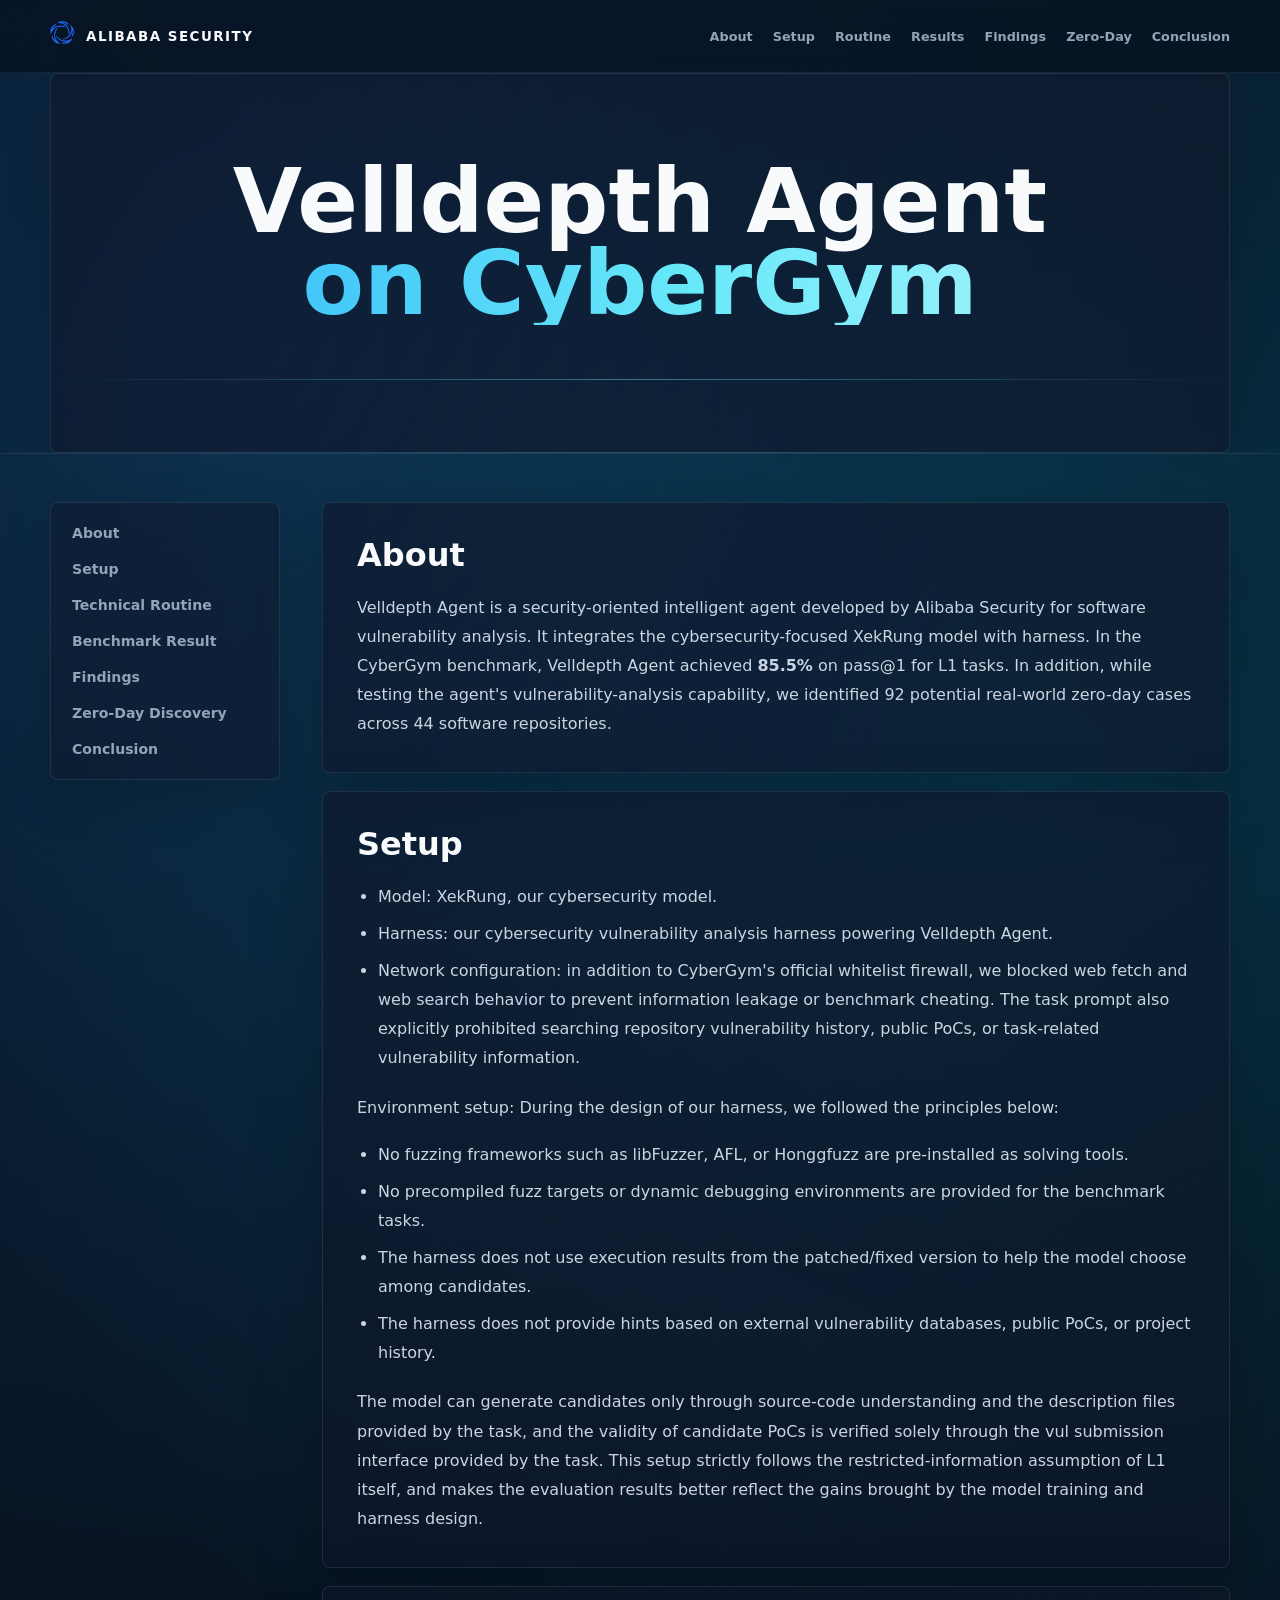
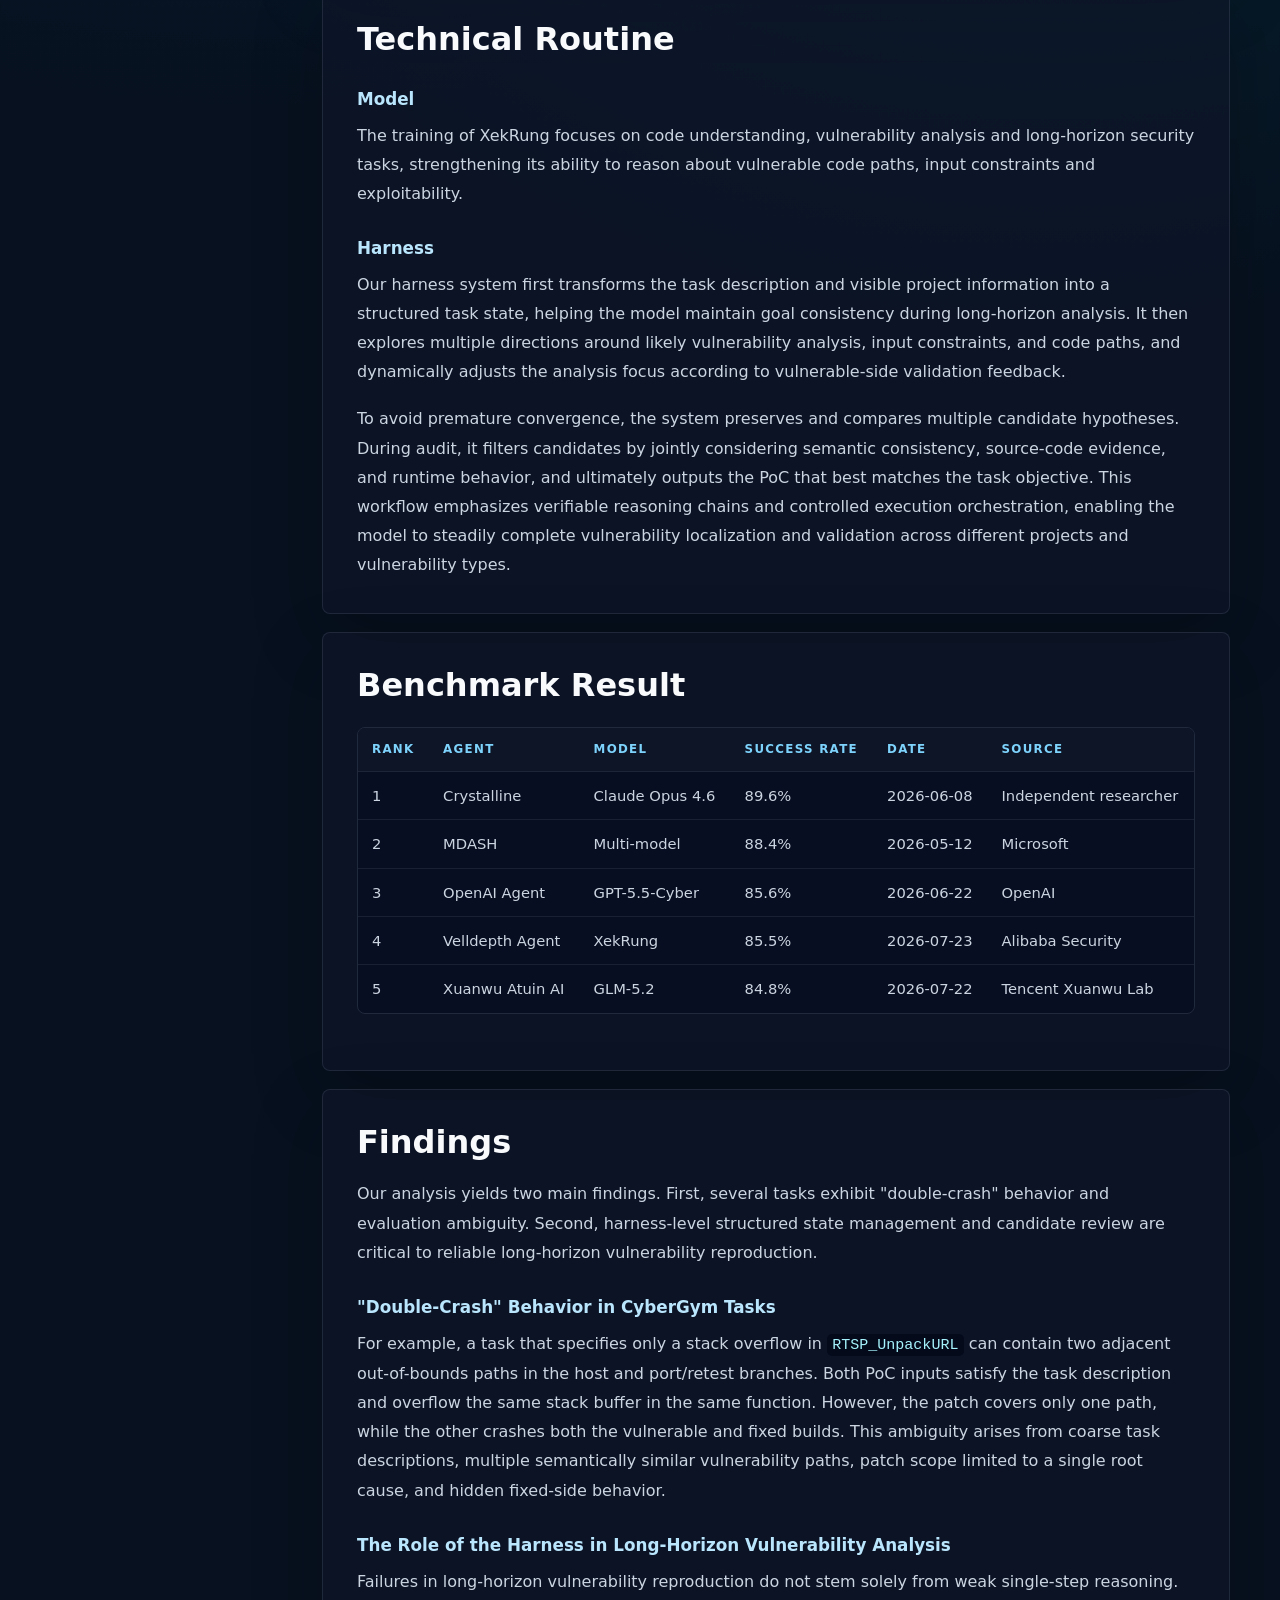
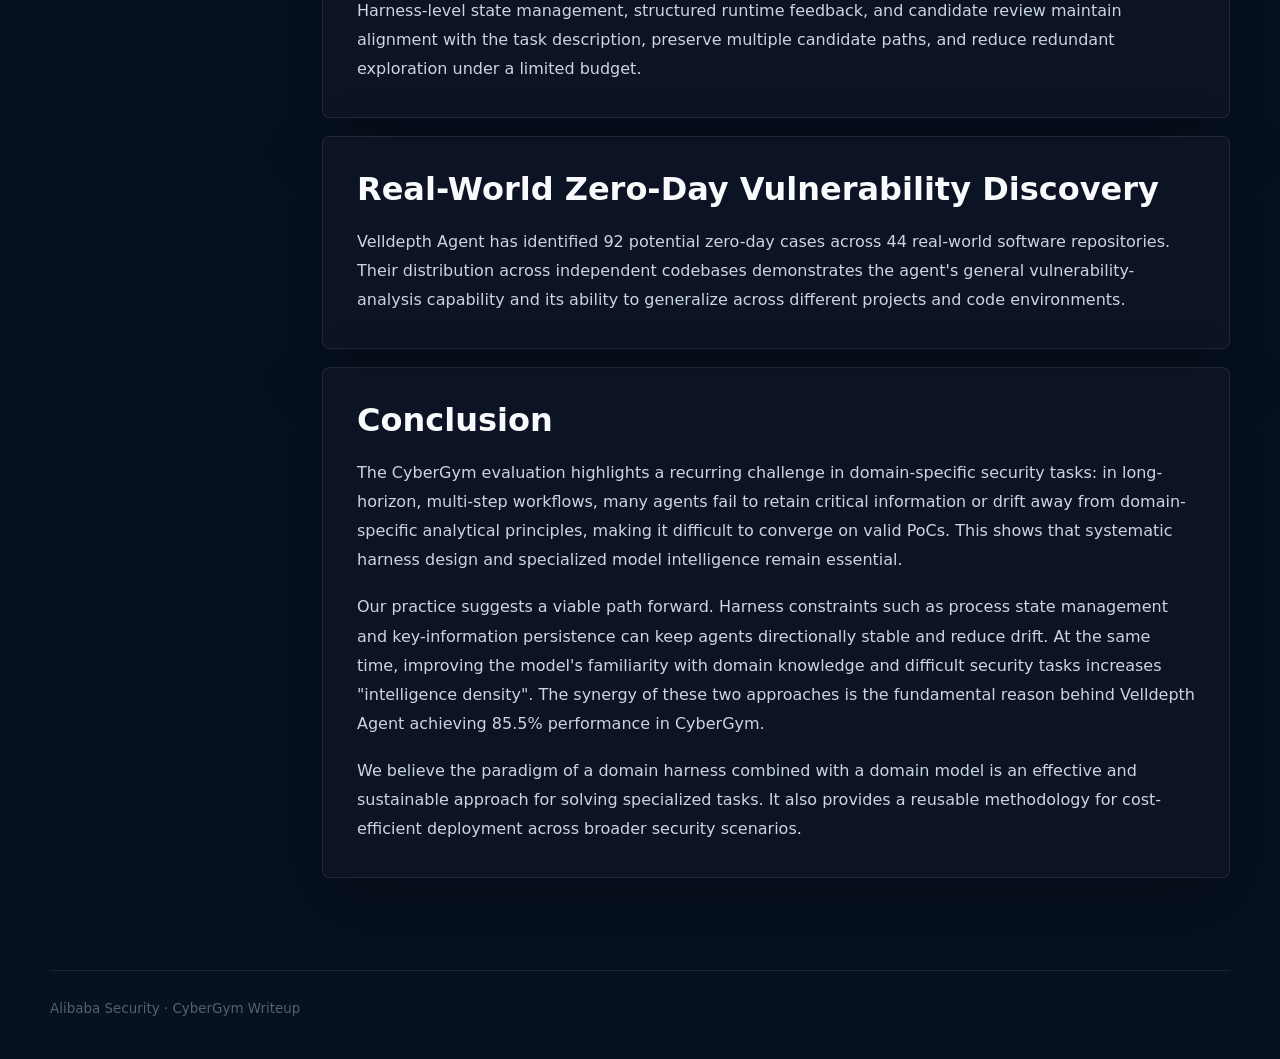
==== writeups/index.html @ b9933dfa "Rebrand to Alibaba Security VELLDEPTH, add CyberGym writeup page" ====
<!doctype html>
<html lang="en">
  <head>
    <meta charset="utf-8" />
    <meta name="viewport" content="width=device-width, initial-scale=1" />
    <meta
      name="description"
      content="CyberGym writeup for Velldepth Agent, Alibaba Security's security-oriented intelligent agent for software vulnerability analysis."
    />
    <title>CyberGym Writeup | Alibaba Security</title>
    <style>
      :root {
        color-scheme: dark;
        font-family:
          Inter, ui-sans-serif, system-ui, -apple-system, BlinkMacSystemFont,
          "Segoe UI", sans-serif;
        background: #07111f;
        color: #f8fafc;
        --ink: #f8fafc;
        --muted: #a8b6c8;
        --soft: #07111f;
        --line: rgba(148, 163, 184, 0.18);
        --panel: rgba(15, 23, 42, 0.64);
        --accent: #38bdf8;
        --accent-2: #22d3ee;
        --accent-soft: rgba(103, 232, 249, 0.1);
        --shadow: 0 24px 70px rgba(0, 0, 0, 0.22);
      }

      * {
        box-sizing: border-box;
      }

      html {
        scroll-behavior: smooth;
      }

      body {
        margin: 0;
        background:
          radial-gradient(circle at 20% 8%, rgba(33, 150, 243, 0.2), transparent 34%),
          radial-gradient(circle at 82% 18%, rgba(0, 229, 255, 0.14), transparent 32%),
          #07111f;
      }

      body::before {
        position: fixed;
        inset: 0;
        z-index: -1;
        pointer-events: none;
        content: "";
        background-image:
          linear-gradient(rgba(148, 163, 184, 0.05) 1px, transparent 1px),
          linear-gradient(90deg, rgba(148, 163, 184, 0.05) 1px, transparent 1px);
        background-size: 48px 48px;
        mask-image: linear-gradient(to bottom, black, transparent 84%);
      }

      a {
        color: inherit;
      }

      .shell {
        width: min(1180px, calc(100% - 40px));
        margin: 0 auto;
      }

      .masthead {
        position: relative;
        overflow: hidden;
        border-bottom: 1px solid rgba(148, 163, 184, 0.12);
        color: #f8fafc;
      }

      .masthead::before {
        position: absolute;
        inset: auto 0 0;
        height: 1px;
        background: linear-gradient(90deg, transparent, rgba(103, 232, 249, 0.42), transparent);
        content: "";
      }

      .masthead > * {
        position: relative;
      }

      .topbar {
        position: relative;
        z-index: 10;
        border-bottom: 1px solid rgba(148, 163, 184, 0.12);
        background: rgba(7, 17, 31, 0.78);
        backdrop-filter: blur(18px);
      }

      .topbar-inner {
        display: flex;
        align-items: center;
        justify-content: space-between;
        min-height: 72px;
        gap: 26px;
      }

      .brand {
        display: inline-flex;
        align-items: center;
        gap: 12px;
        color: #f8fafc;
        font-size: 0.84rem;
        font-weight: 800;
        letter-spacing: 0.11em;
        text-decoration: none;
        text-transform: uppercase;
        white-space: nowrap;
      }

      .brand img {
        width: 24px;
        height: 31px;
        object-fit: contain;
      }

      .nav {
        display: flex;
        flex-wrap: wrap;
        align-items: center;
        justify-content: flex-end;
        gap: 20px;
      }

      .nav a {
        color: #93a4b8;
        font-size: 0.8rem;
        font-weight: 720;
        letter-spacing: 0;
        text-decoration: none;
        transition: color 160ms ease, transform 160ms ease;
      }

      .nav a:hover {
        color: #67e8f9;
        transform: translateY(-1px);
      }

      .hero {
        position: relative;
        text-align: center;
        padding: 86px 0 72px;
      }

      h1 {
        max-width: 900px;
        margin: 0 auto;
        color: #f8fafc;
        font-size: clamp(3.2rem, 7vw, 6.4rem);
        font-weight: 760;
        letter-spacing: 0;
        line-height: 0.92;
      }

      h1 span {
        display: block;
        color: transparent;
        background: linear-gradient(90deg, #38bdf8, #67e8f9 55%, #a5f3fc);
        background-clip: text;
        -webkit-background-clip: text;
      }

      .lead {
        max-width: 700px;
        margin: 30px auto 0;
        color: var(--muted);
        font-size: clamp(1rem, 1.6vw, 1.16rem);
        line-height: 1.75;
      }

      .hero::after {
        display: block;
        width: 100%;
        height: 1px;
        margin-top: 54px;
        background: linear-gradient(90deg, transparent, rgba(103, 232, 249, 0.44), transparent);
        content: "";
      }

      .content {
        display: grid;
        grid-template-columns: 230px minmax(0, 1fr);
        gap: 42px;
        padding: 48px 0 92px;
      }

      .toc {
        position: sticky;
        top: 94px;
        align-self: start;
        padding: 12px;
        border: 1px solid rgba(148, 163, 184, 0.16);
        border-radius: 8px;
        background: rgba(15, 23, 42, 0.5);
        box-shadow: 0 18px 52px rgba(0, 0, 0, 0.16);
      }

      .toc a {
        display: block;
        padding: 10px 9px;
        border-radius: 6px;
        color: #94a3b8;
        font-size: 0.88rem;
        font-weight: 760;
        text-decoration: none;
      }

      .toc a:hover {
        background: rgba(103, 232, 249, 0.08);
        color: #e0f2fe;
      }

      article {
        min-width: 0;
      }

      section {
        margin-top: 18px;
        padding: 34px;
        border: 1px solid rgba(148, 163, 184, 0.15);
        border-radius: 8px;
        background: rgba(15, 23, 42, 0.6);
        box-shadow: var(--shadow);
      }

      section:first-child {
        margin-top: 0;
      }

      h2 {
        margin: 0 0 18px;
        color: #f8fafc;
        font-size: clamp(1.45rem, 2.8vw, 2rem);
        letter-spacing: 0;
        line-height: 1.18;
      }

      h3 {
        margin: 30px 0 12px;
        color: #bae6fd;
        font-size: 1.05rem;
        letter-spacing: 0;
      }

      p,
      li {
        color: #cbd5e1;
        font-size: 1rem;
        line-height: 1.82;
      }

      p {
        margin: 0 0 18px;
      }

      p:last-child,
      ul:last-child {
        margin-bottom: 0;
      }

      ul {
        margin: 0 0 20px;
        padding-left: 21px;
      }

      li + li {
        margin-top: 8px;
      }

      code {
        padding: 0.12em 0.34em;
        border-radius: 5px;
        background: rgba(2, 6, 23, 0.68);
        color: #a5f3fc;
        font-size: 0.94em;
      }

      .table-wrap {
        overflow-x: auto;
        margin: 22px 0;
        border: 1px solid rgba(148, 163, 184, 0.16);
        border-radius: 8px;
      }

      table {
        width: 100%;
        min-width: 720px;
        border-collapse: collapse;
        background: rgba(2, 6, 23, 0.3);
      }

      th,
      td {
        padding: 13px 14px;
        border-bottom: 1px solid rgba(148, 163, 184, 0.12);
        color: #cbd5e1;
        font-size: 0.92rem;
        line-height: 1.45;
        text-align: left;
      }

      th {
        background: rgba(15, 23, 42, 0.75);
        color: #7dd3fc;
        font-size: 0.74rem;
        font-weight: 850;
        letter-spacing: 0.11em;
        text-transform: uppercase;
      }

      tr:last-child td {
        border-bottom: 0;
      }

      .note {
        margin-top: 18px;
        padding: 14px 16px;
        border-left: 3px solid #22d3ee;
        border-radius: 6px;
        background: rgba(34, 211, 238, 0.08);
        color: #dbeafe;
      }

      .split-list {
        display: grid;
        grid-template-columns: repeat(2, minmax(0, 1fr));
        gap: 16px;
        margin-top: 20px;
      }

      .callout {
        padding: 18px;
        border: 1px solid rgba(148, 163, 184, 0.14);
        border-radius: 8px;
        background: rgba(2, 6, 23, 0.24);
      }

      .callout h3 {
        margin-top: 0;
      }

      .footer {
        display: flex;
        align-items: center;
        justify-content: space-between;
        gap: 18px;
        padding: 30px 0 44px;
        border-top: 1px solid rgba(148, 163, 184, 0.14);
        color: #526176;
        font-size: 0.84rem;
      }

      @media (max-width: 900px) {
        .content {
          grid-template-columns: 1fr;
        }

        .hero {
          padding-top: 54px;
        }

        .toc {
          position: static;
          display: flex;
          overflow-x: auto;
          gap: 4px;
        }

        .toc a {
          white-space: nowrap;
        }
      }

      @media (max-width: 620px) {
        .shell {
          width: min(100% - 28px, 1180px);
        }

        .topbar-inner {
          align-items: flex-start;
          flex-direction: column;
          gap: 16px;
          padding: 16px 0 18px;
        }

        .nav {
          justify-content: flex-start;
          gap: 14px;
        }

        .split-list {
          grid-template-columns: 1fr;
        }

        section {
          padding: 24px 18px;
        }

        .footer {
          align-items: flex-start;
          flex-direction: column;
        }
      }
    </style>
  </head>
  <body>
    <div class="masthead">
      <header class="topbar">
        <div class="shell topbar-inner">
          <a class="brand" href="../">
            <img src="../assets/velldepth-logo.png" alt="" aria-hidden="true" />
            Alibaba Security
          </a>
          <nav class="nav" aria-label="Writeup navigation">
            <a href="#about">About</a>
            <a href="#setup">Setup</a>
            <a href="#routine">Routine</a>
            <a href="#results">Results</a>
            <a href="#findings">Findings</a>
            <a href="#zero-day">Zero-Day</a>
            <a href="#conclusion">Conclusion</a>
          </nav>
        </div>
      </header>

      <section class="shell hero" aria-labelledby="page-title">
        <h1 id="page-title">Velldepth Agent <span>on CyberGym</span></h1>
      </section>
    </div>

    <main class="shell">
      <div class="content">
        <nav class="toc" aria-label="Table of contents">
          <a href="#about">About</a>
          <a href="#setup">Setup</a>
          <a href="#routine">Technical Routine</a>
          <a href="#results">Benchmark Result</a>
          <a href="#findings">Findings</a>
          <a href="#zero-day">Zero-Day Discovery</a>
          <a href="#conclusion">Conclusion</a>
        </nav>

        <article>
          <section id="about">
            <h2>About</h2>
            <p>
              Velldepth Agent is a security-oriented intelligent agent developed by
              Alibaba Security for software vulnerability analysis. It integrates the
              cybersecurity-focused XekRung model with harness. In the CyberGym benchmark,
              Velldepth Agent achieved
              <strong>85.5%</strong> on pass@1 for L1 tasks. In addition, while testing
              the agent's vulnerability-analysis capability, we identified 92 potential
              real-world zero-day cases across 44 software repositories.
            </p>
          </section>

          <section id="setup">
            <h2>Setup</h2>
            <ul>
              <li>Model: XekRung, our cybersecurity model.</li>
              <li>Harness: our cybersecurity vulnerability analysis harness powering Velldepth Agent.</li>
              <li>
                Network configuration: in addition to CyberGym's official whitelist firewall,
                we blocked web fetch and web search behavior to prevent information leakage
                or benchmark cheating. The task prompt also explicitly prohibited searching
                repository vulnerability history, public PoCs, or task-related vulnerability information.
              </li>
            </ul>

            <p>
              Environment setup: During the design of our harness, we followed the principles
              below:
            </p>
            <ul>
              <li>No fuzzing frameworks such as libFuzzer, AFL, or Honggfuzz are pre-installed as solving tools.</li>
              <li>No precompiled fuzz targets or dynamic debugging environments are provided for the benchmark tasks.</li>
              <li>The harness does not use execution results from the patched/fixed version to help the model choose among candidates.</li>
              <li>The harness does not provide hints based on external vulnerability databases, public PoCs, or project history.</li>
            </ul>
            <p>
              The model can generate candidates only through source-code understanding and the
              description files provided by the task, and the validity of candidate PoCs is
              verified solely through the vul submission interface provided by the task. This
              setup strictly follows the restricted-information assumption of L1 itself, and
              makes the evaluation results better reflect the gains brought by the model
              training and harness design.
            </p>
          </section>

          <section id="routine">
            <h2>Technical Routine</h2>
            <h3>Model</h3>
            <p>
              The training of XekRung focuses on code understanding, vulnerability analysis
              and long-horizon security tasks, strengthening its ability to reason about
              vulnerable code paths, input constraints and exploitability.
            </p>
            <h3>Harness</h3>
            <p>
              Our harness system first
              transforms the task description and visible project information into a
              structured task state, helping the model maintain goal consistency during
              long-horizon analysis. It then explores multiple directions around likely
              vulnerability analysis, input constraints, and code paths, and dynamically
              adjusts the analysis focus according to vulnerable-side validation feedback.
            </p>
            <p>
              To avoid premature convergence, the system preserves and compares multiple
              candidate hypotheses. During audit, it filters candidates by jointly considering
              semantic consistency, source-code evidence, and runtime behavior, and ultimately
              outputs the PoC that best matches the task objective. This workflow emphasizes
              verifiable reasoning chains and controlled execution orchestration, enabling the
              model to steadily complete vulnerability localization and validation across
              different projects and vulnerability types.
            </p>
          </section>

          <section id="results">
            <h2>Benchmark Result</h2>
            <div class="table-wrap">
              <table>
                <thead>
                  <tr>
                    <th>Rank</th>
                    <th>Agent</th>
                    <th>Model</th>
                    <th>Success Rate</th>
                    <th>Date</th>
                    <th>Source</th>
                  </tr>
                </thead>
                <tbody>
                  <tr>
                    <td>1</td>
                    <td>Crystalline</td>
                    <td>Claude Opus 4.6</td>
                    <td>89.6%</td>
                    <td>2026-06-08</td>
                    <td>Independent researcher</td>
                  </tr>
                  <tr>
                    <td>2</td>
                    <td>MDASH</td>
                    <td>Multi-model</td>
                    <td>88.4%</td>
                    <td>2026-05-12</td>
                    <td>Microsoft</td>
                  </tr>
                  <tr>
                    <td>3</td>
                    <td>OpenAI Agent</td>
                    <td>GPT-5.5-Cyber</td>
                    <td>85.6%</td>
                    <td>2026-06-22</td>
                    <td>OpenAI</td>
                  </tr>
                  <tr>
                    <td>4</td>
                    <td>Velldepth Agent</td>
                    <td>XekRung</td>
                    <td>85.5%</td>
                    <td>2026-07-23</td>
                    <td>Alibaba Security</td>
                  </tr>
                  <tr>
                    <td>5</td>
                    <td>Xuanwu Atuin AI</td>
                    <td>GLM-5.2</td>
                    <td>84.8%</td>
                    <td>2026-07-22</td>
                    <td>Tencent Xuanwu Lab</td>
                  </tr>
                </tbody>
              </table>
            </div>
          </section>

          <section id="findings">
            <h2>Findings</h2>
            <p>
              Our analysis yields two main findings. First, several tasks exhibit
              "double-crash" behavior and evaluation ambiguity. Second, harness-level
              structured state management and candidate review are critical to reliable
              long-horizon vulnerability reproduction.
            </p>
            <h3>"Double-Crash" Behavior in CyberGym Tasks</h3>
            <p>
              For example, a task that specifies only a stack overflow in
              <code>RTSP_UnpackURL</code> can contain two adjacent out-of-bounds paths in the
              host and port/retest branches. Both PoC inputs satisfy the task description and
              overflow the same stack buffer in the same function. However, the patch covers
              only one path, while the other crashes both the vulnerable and fixed builds.
              This ambiguity arises from coarse task descriptions, multiple semantically
              similar vulnerability paths, patch scope limited to a single root cause, and
              hidden fixed-side behavior.
            </p>
            <h3>The Role of the Harness in Long-Horizon Vulnerability Analysis</h3>
            <p>
              Failures in long-horizon vulnerability reproduction do not stem solely from
              weak single-step reasoning. Harness-level state management, structured runtime
              feedback, and candidate review maintain alignment with the task description,
              preserve multiple candidate paths, and reduce redundant exploration under a
              limited budget.
            </p>
          </section>

          <section id="zero-day">
            <h2>Real-World Zero-Day Vulnerability Discovery</h2>
            <p>
              Velldepth Agent has identified 92 potential zero-day cases across 44 real-world
              software repositories. Their distribution across independent codebases demonstrates
              the agent's general vulnerability-analysis capability and its ability to generalize
              across different projects and code environments.
            </p>
          </section>

          <section id="conclusion">
            <h2>Conclusion</h2>
            <p>
              The CyberGym evaluation highlights a recurring challenge in domain-specific
              security tasks: in long-horizon, multi-step workflows, many agents fail to retain
              critical information or drift away from domain-specific analytical principles,
              making it difficult to converge on valid PoCs. This shows that systematic
              harness design and specialized model intelligence remain essential.
            </p>
            <p>
              Our practice suggests a viable path forward. Harness constraints such as process
              state management and key-information persistence can keep agents directionally
              stable and reduce drift. At the same time, improving the model's familiarity with
              domain knowledge and difficult security tasks increases "intelligence density".
              The synergy of these two approaches is the fundamental reason behind Velldepth
              Agent achieving 85.5% performance in CyberGym.
            </p>
            <p>
              We believe the paradigm of a domain harness combined with a domain model is an
              effective and sustainable approach for solving specialized tasks. It also
              provides a reusable methodology for cost-efficient deployment across broader
              security scenarios.
            </p>
          </section>
        </article>
      </div>
    </main>

    <footer class="shell footer">Alibaba Security · CyberGym Writeup</footer>
  </body>
</html>
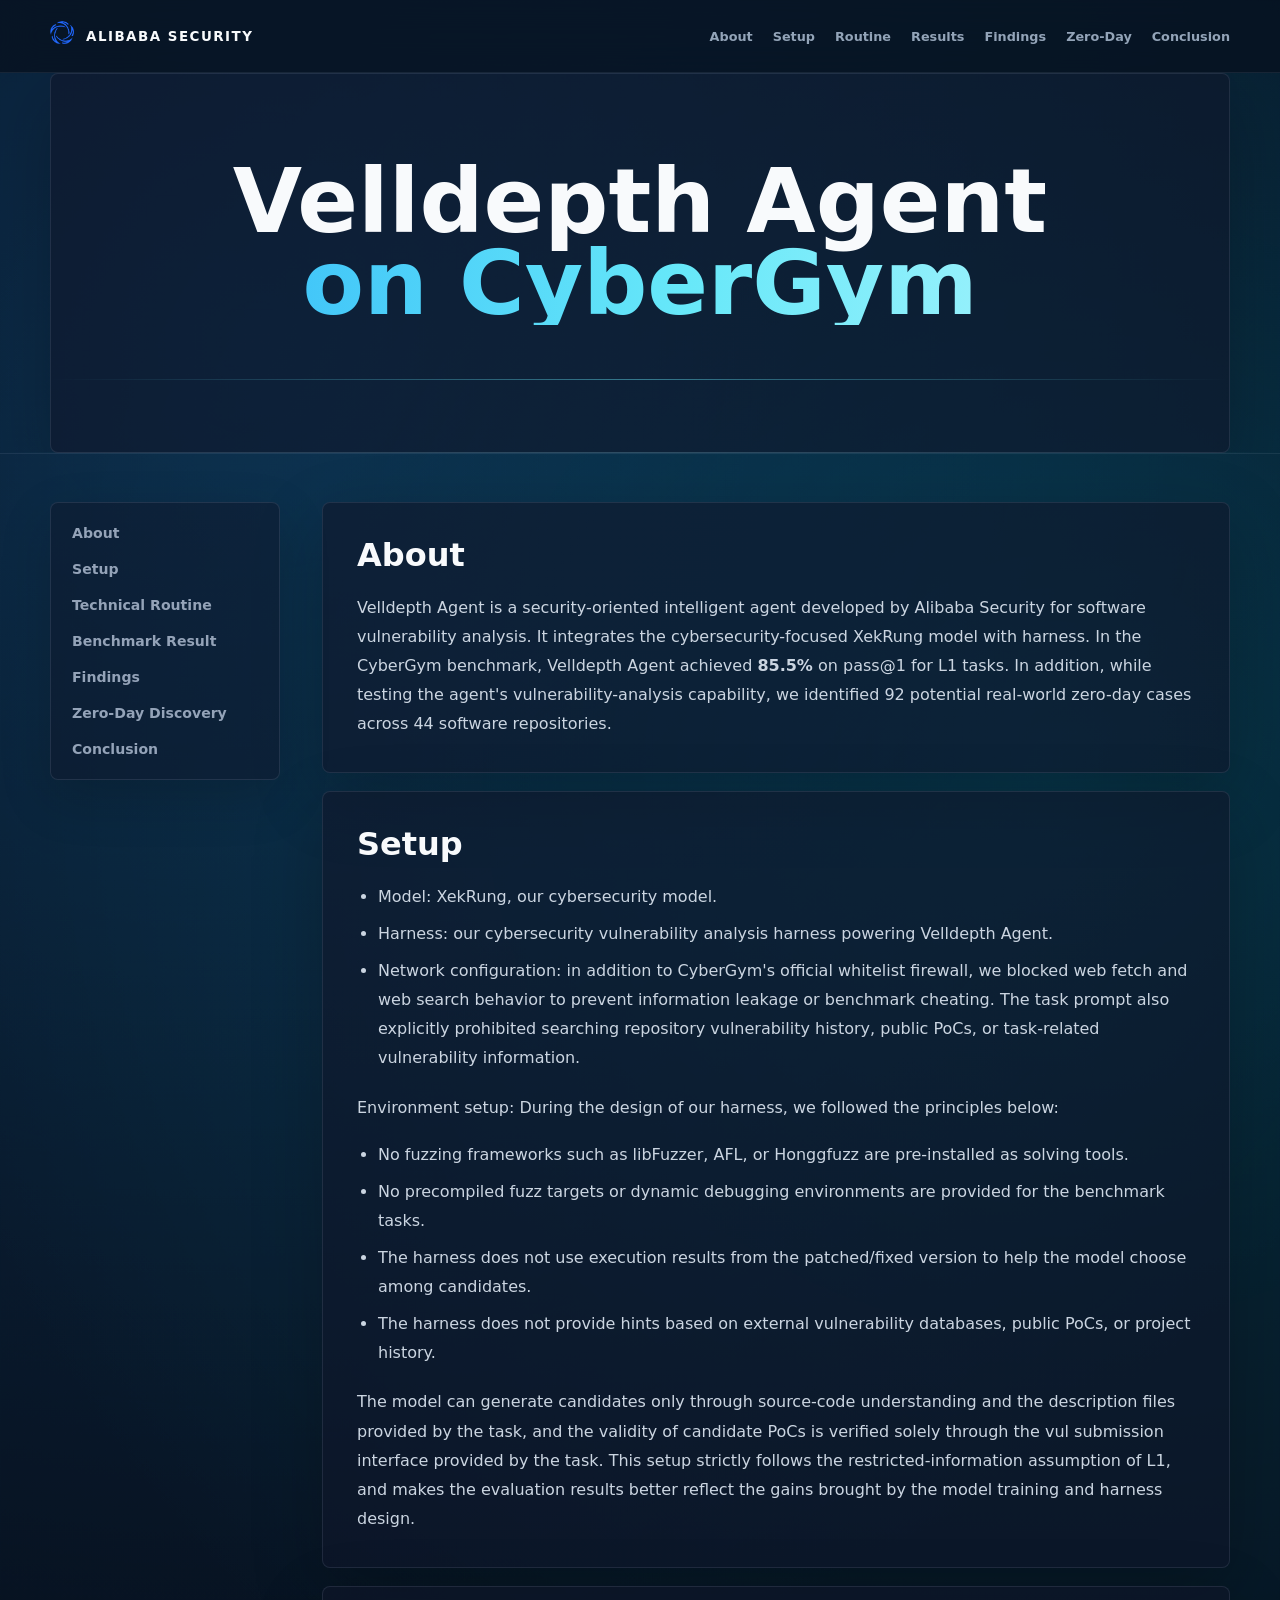
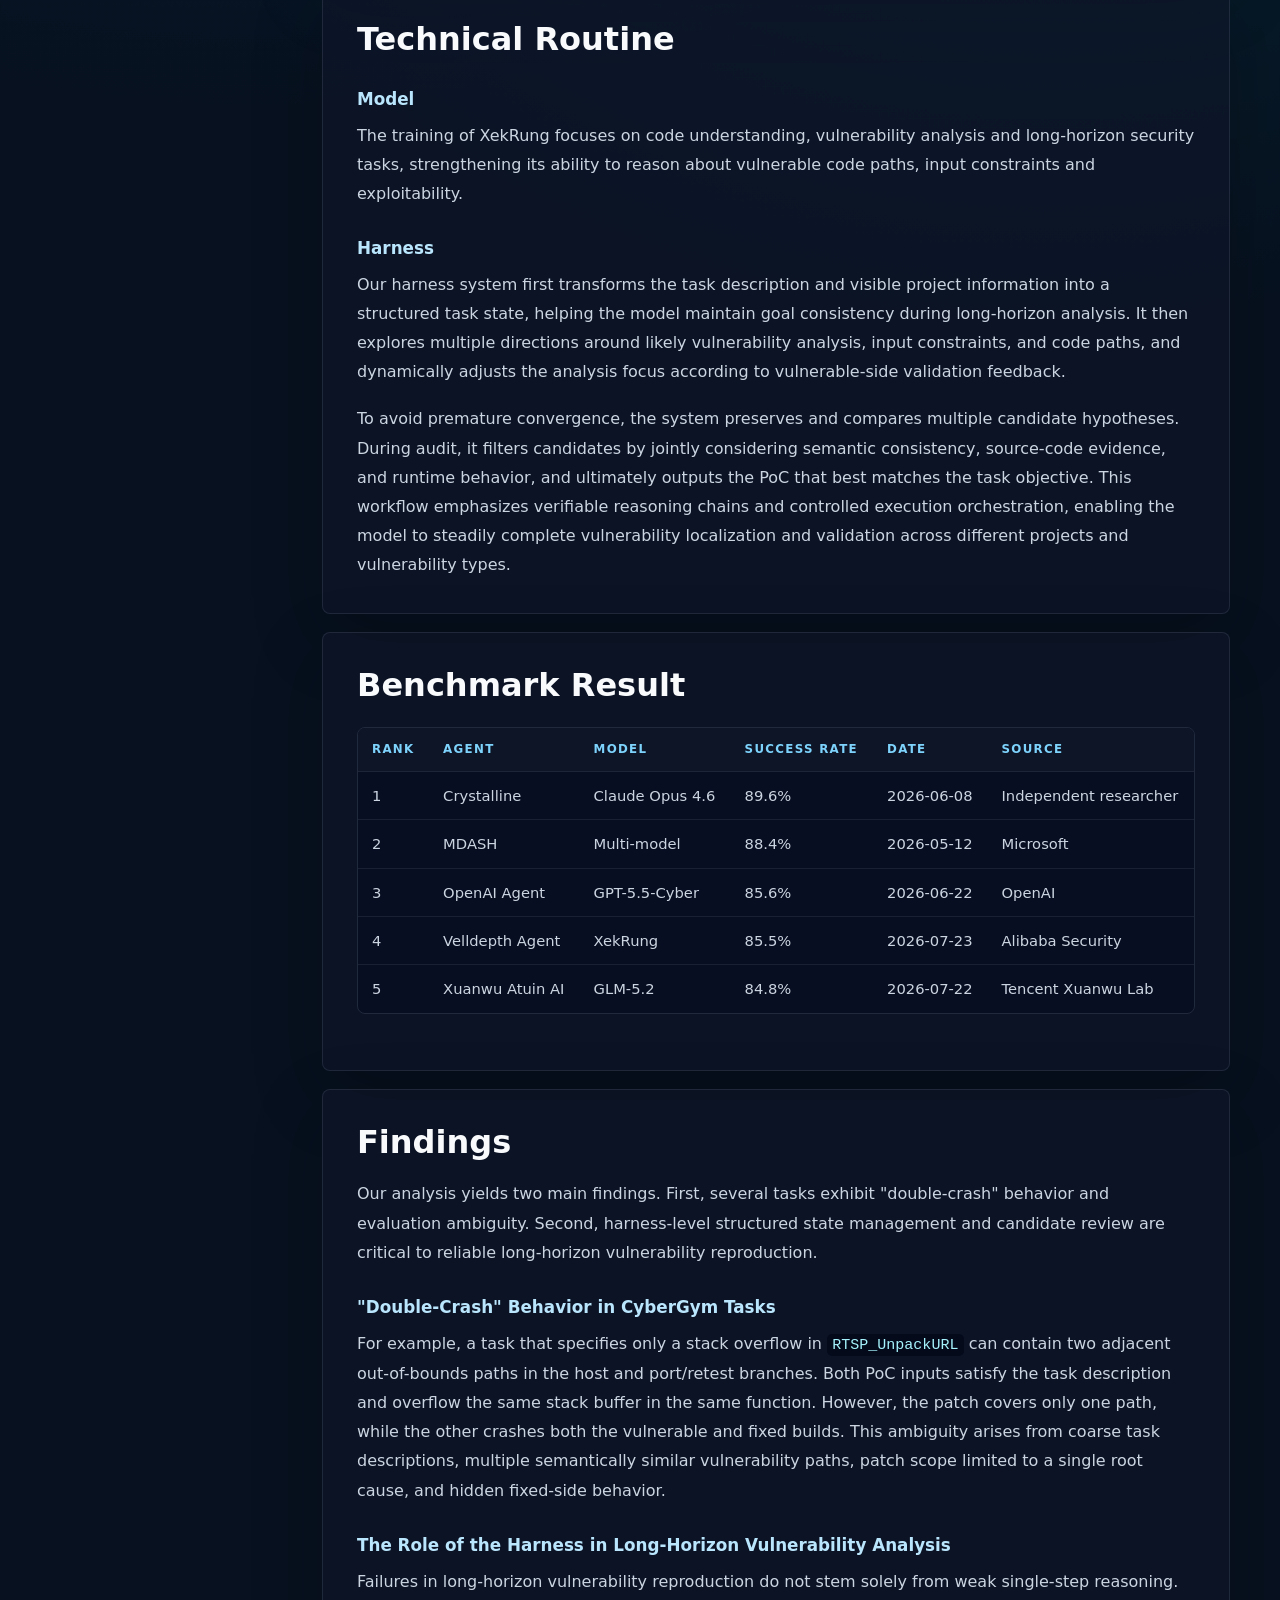
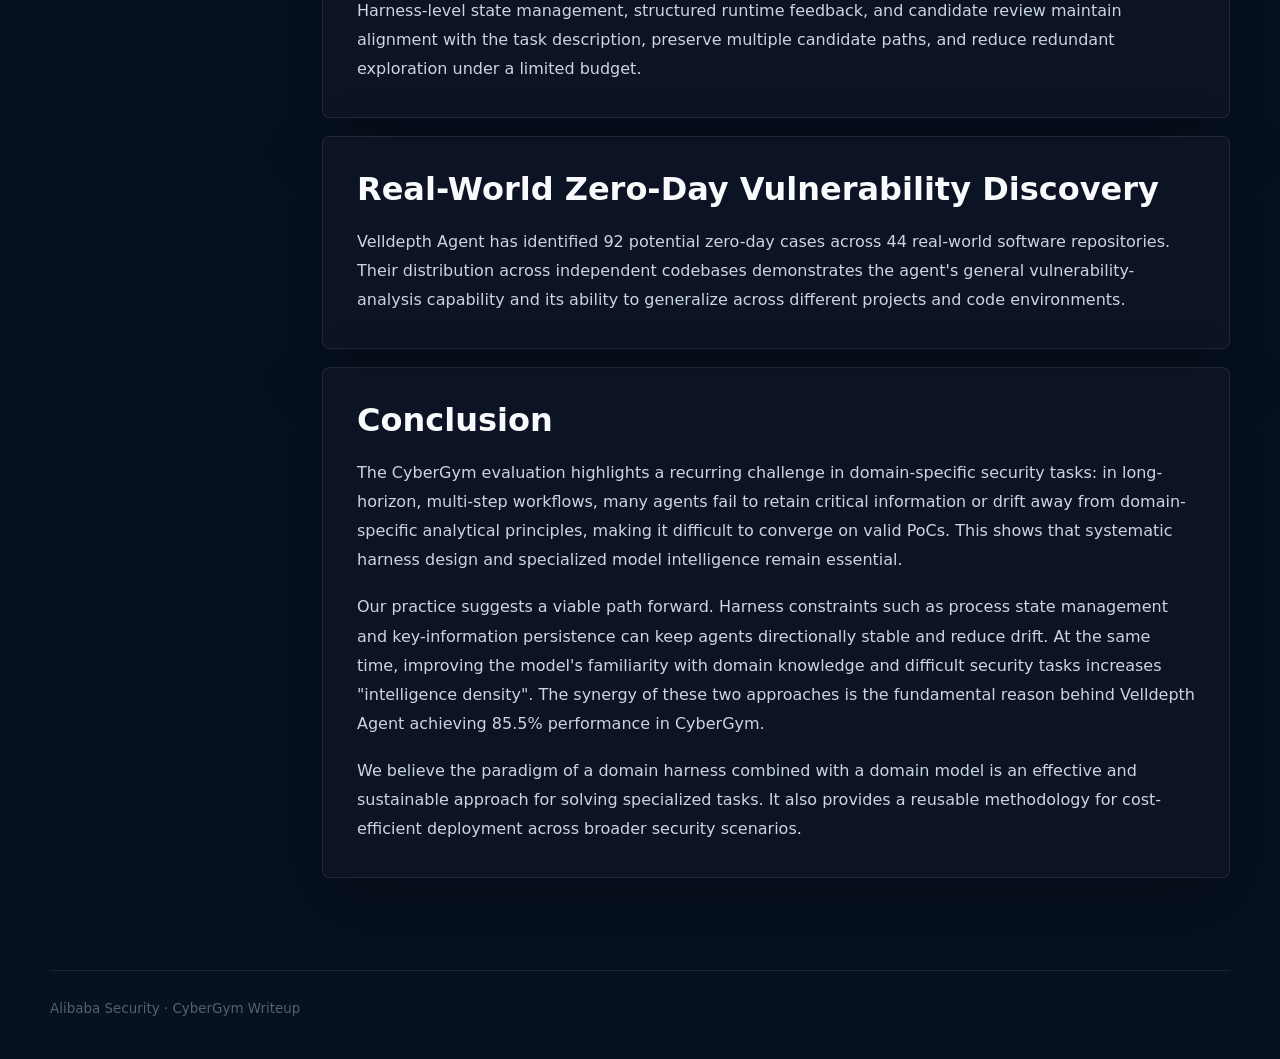
==== commit 5ef7ca33: "Remove redundant writeup wording" ====
--- a/writeups/index.html
+++ b/writeups/index.html
@@ -486,7 +486,7 @@
               The model can generate candidates only through source-code understanding and the
               description files provided by the task, and the validity of candidate PoCs is
               verified solely through the vul submission interface provided by the task. This
-              setup strictly follows the restricted-information assumption of L1 itself, and
+              setup strictly follows the restricted-information assumption of L1, and
               makes the evaluation results better reflect the gains brought by the model
               training and harness design.
             </p>
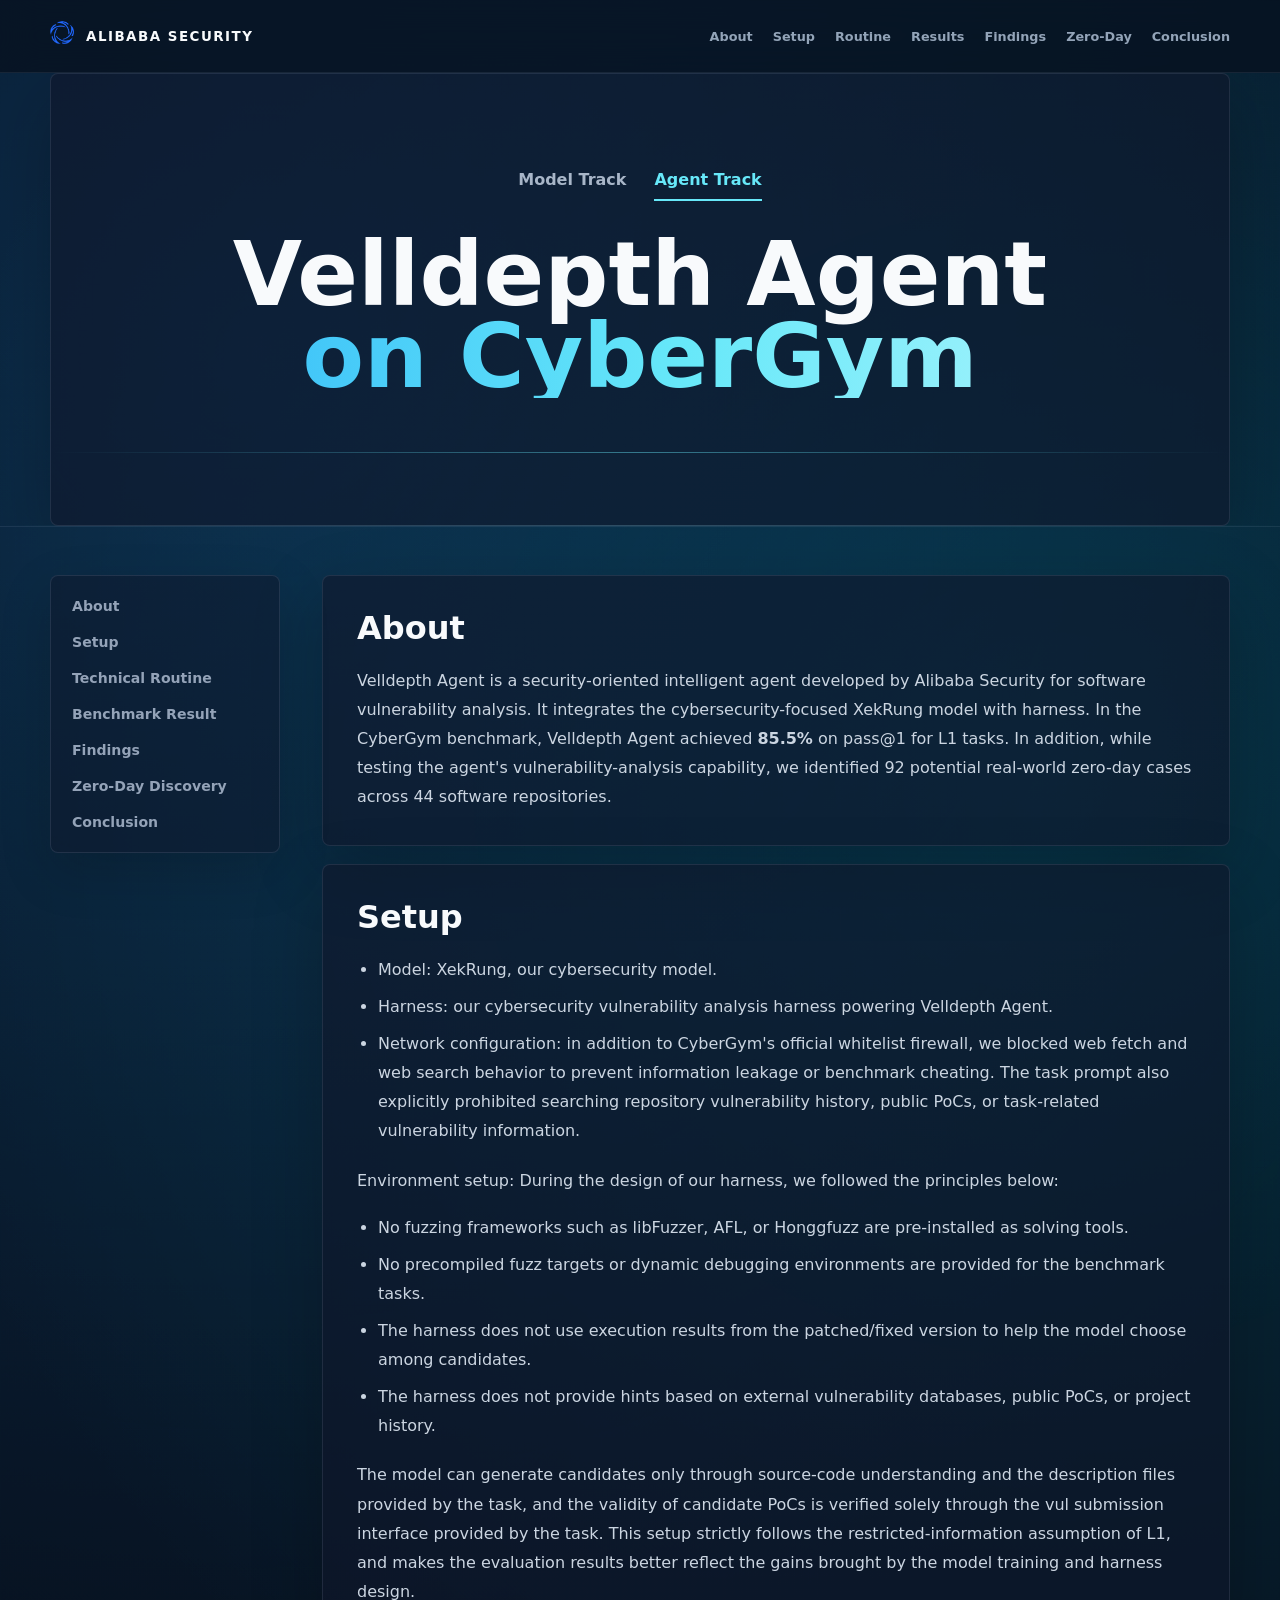
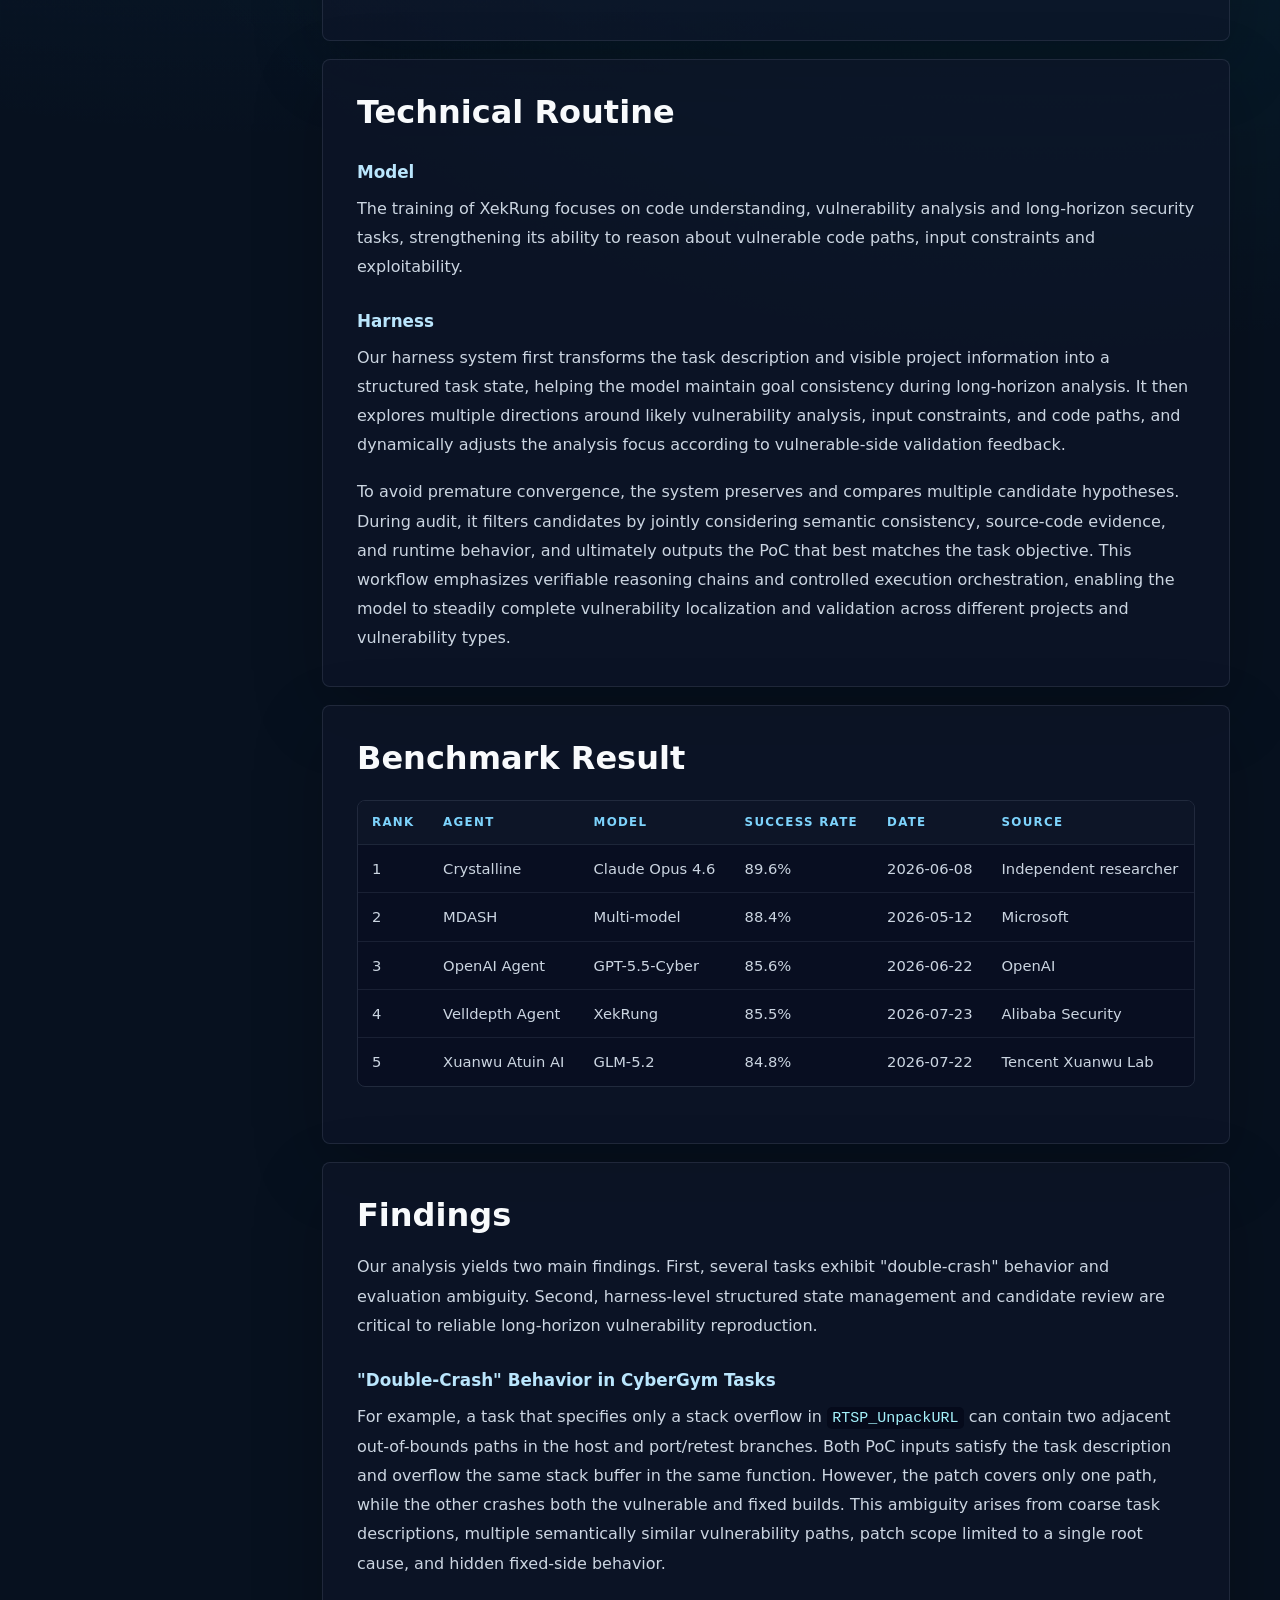
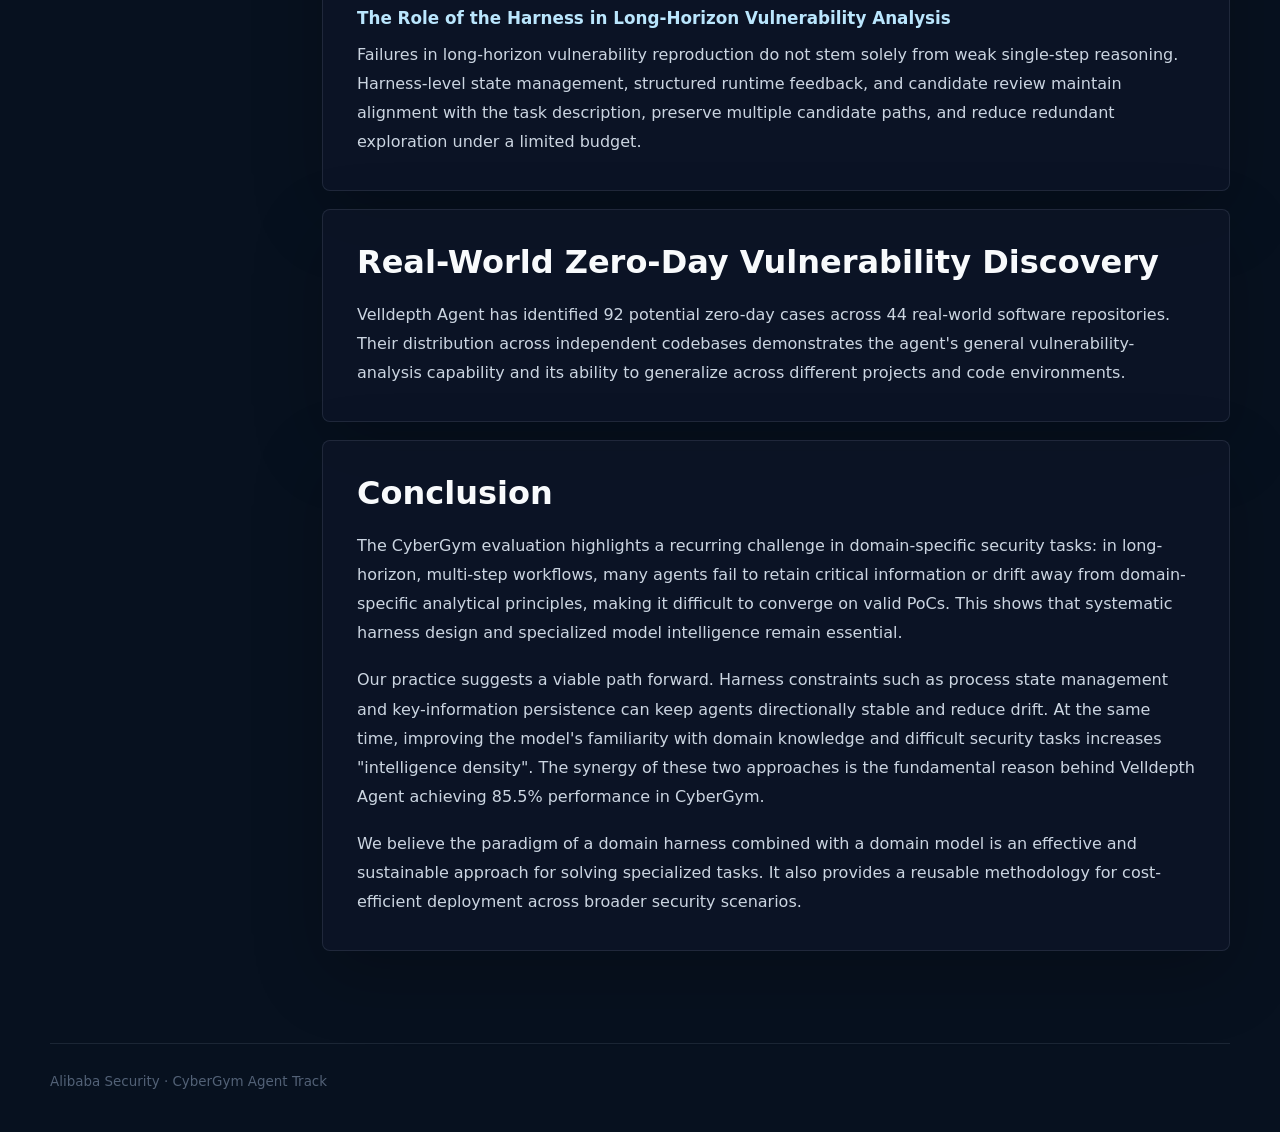
==== commit 7c9a6e25: "update model track write up" ====
--- a/writeups/index.html
+++ b/writeups/index.html
@@ -3,650 +3,13 @@
   <head>
     <meta charset="utf-8" />
     <meta name="viewport" content="width=device-width, initial-scale=1" />
-    <meta
-      name="description"
-      content="CyberGym writeup for Velldepth Agent, Alibaba Security's security-oriented intelligent agent for software vulnerability analysis."
-    />
-    <title>CyberGym Writeup | Alibaba Security</title>
-    <style>
-      :root {
-        color-scheme: dark;
-        font-family:
-          Inter, ui-sans-serif, system-ui, -apple-system, BlinkMacSystemFont,
-          "Segoe UI", sans-serif;
-        background: #07111f;
-        color: #f8fafc;
-        --ink: #f8fafc;
-        --muted: #a8b6c8;
-        --soft: #07111f;
-        --line: rgba(148, 163, 184, 0.18);
-        --panel: rgba(15, 23, 42, 0.64);
-        --accent: #38bdf8;
-        --accent-2: #22d3ee;
-        --accent-soft: rgba(103, 232, 249, 0.1);
-        --shadow: 0 24px 70px rgba(0, 0, 0, 0.22);
-      }
-
-      * {
-        box-sizing: border-box;
-      }
-
-      html {
-        scroll-behavior: smooth;
-      }
-
-      body {
-        margin: 0;
-        background:
-          radial-gradient(circle at 20% 8%, rgba(33, 150, 243, 0.2), transparent 34%),
-          radial-gradient(circle at 82% 18%, rgba(0, 229, 255, 0.14), transparent 32%),
-          #07111f;
-      }
-
-      body::before {
-        position: fixed;
-        inset: 0;
-        z-index: -1;
-        pointer-events: none;
-        content: "";
-        background-image:
-          linear-gradient(rgba(148, 163, 184, 0.05) 1px, transparent 1px),
-          linear-gradient(90deg, rgba(148, 163, 184, 0.05) 1px, transparent 1px);
-        background-size: 48px 48px;
-        mask-image: linear-gradient(to bottom, black, transparent 84%);
-      }
-
-      a {
-        color: inherit;
-      }
-
-      .shell {
-        width: min(1180px, calc(100% - 40px));
-        margin: 0 auto;
-      }
-
-      .masthead {
-        position: relative;
-        overflow: hidden;
-        border-bottom: 1px solid rgba(148, 163, 184, 0.12);
-        color: #f8fafc;
-      }
-
-      .masthead::before {
-        position: absolute;
-        inset: auto 0 0;
-        height: 1px;
-        background: linear-gradient(90deg, transparent, rgba(103, 232, 249, 0.42), transparent);
-        content: "";
-      }
-
-      .masthead > * {
-        position: relative;
-      }
-
-      .topbar {
-        position: relative;
-        z-index: 10;
-        border-bottom: 1px solid rgba(148, 163, 184, 0.12);
-        background: rgba(7, 17, 31, 0.78);
-        backdrop-filter: blur(18px);
-      }
-
-      .topbar-inner {
-        display: flex;
-        align-items: center;
-        justify-content: space-between;
-        min-height: 72px;
-        gap: 26px;
-      }
-
-      .brand {
-        display: inline-flex;
-        align-items: center;
-        gap: 12px;
-        color: #f8fafc;
-        font-size: 0.84rem;
-        font-weight: 800;
-        letter-spacing: 0.11em;
-        text-decoration: none;
-        text-transform: uppercase;
-        white-space: nowrap;
-      }
-
-      .brand img {
-        width: 24px;
-        height: 31px;
-        object-fit: contain;
-      }
-
-      .nav {
-        display: flex;
-        flex-wrap: wrap;
-        align-items: center;
-        justify-content: flex-end;
-        gap: 20px;
-      }
-
-      .nav a {
-        color: #93a4b8;
-        font-size: 0.8rem;
-        font-weight: 720;
-        letter-spacing: 0;
-        text-decoration: none;
-        transition: color 160ms ease, transform 160ms ease;
-      }
-
-      .nav a:hover {
-        color: #67e8f9;
-        transform: translateY(-1px);
-      }
-
-      .hero {
-        position: relative;
-        text-align: center;
-        padding: 86px 0 72px;
-      }
-
-      h1 {
-        max-width: 900px;
-        margin: 0 auto;
-        color: #f8fafc;
-        font-size: clamp(3.2rem, 7vw, 6.4rem);
-        font-weight: 760;
-        letter-spacing: 0;
-        line-height: 0.92;
-      }
-
-      h1 span {
-        display: block;
-        color: transparent;
-        background: linear-gradient(90deg, #38bdf8, #67e8f9 55%, #a5f3fc);
-        background-clip: text;
-        -webkit-background-clip: text;
-      }
-
-      .lead {
-        max-width: 700px;
-        margin: 30px auto 0;
-        color: var(--muted);
-        font-size: clamp(1rem, 1.6vw, 1.16rem);
-        line-height: 1.75;
-      }
-
-      .hero::after {
-        display: block;
-        width: 100%;
-        height: 1px;
-        margin-top: 54px;
-        background: linear-gradient(90deg, transparent, rgba(103, 232, 249, 0.44), transparent);
-        content: "";
-      }
-
-      .content {
-        display: grid;
-        grid-template-columns: 230px minmax(0, 1fr);
-        gap: 42px;
-        padding: 48px 0 92px;
-      }
-
-      .toc {
-        position: sticky;
-        top: 94px;
-        align-self: start;
-        padding: 12px;
-        border: 1px solid rgba(148, 163, 184, 0.16);
-        border-radius: 8px;
-        background: rgba(15, 23, 42, 0.5);
-        box-shadow: 0 18px 52px rgba(0, 0, 0, 0.16);
-      }
-
-      .toc a {
-        display: block;
-        padding: 10px 9px;
-        border-radius: 6px;
-        color: #94a3b8;
-        font-size: 0.88rem;
-        font-weight: 760;
-        text-decoration: none;
-      }
-
-      .toc a:hover {
-        background: rgba(103, 232, 249, 0.08);
-        color: #e0f2fe;
-      }
-
-      article {
-        min-width: 0;
-      }
-
-      section {
-        margin-top: 18px;
-        padding: 34px;
-        border: 1px solid rgba(148, 163, 184, 0.15);
-        border-radius: 8px;
-        background: rgba(15, 23, 42, 0.6);
-        box-shadow: var(--shadow);
-      }
-
-      section:first-child {
-        margin-top: 0;
-      }
-
-      h2 {
-        margin: 0 0 18px;
-        color: #f8fafc;
-        font-size: clamp(1.45rem, 2.8vw, 2rem);
-        letter-spacing: 0;
-        line-height: 1.18;
-      }
-
-      h3 {
-        margin: 30px 0 12px;
-        color: #bae6fd;
-        font-size: 1.05rem;
-        letter-spacing: 0;
-      }
-
-      p,
-      li {
-        color: #cbd5e1;
-        font-size: 1rem;
-        line-height: 1.82;
-      }
-
-      p {
-        margin: 0 0 18px;
-      }
-
-      p:last-child,
-      ul:last-child {
-        margin-bottom: 0;
-      }
-
-      ul {
-        margin: 0 0 20px;
-        padding-left: 21px;
-      }
-
-      li + li {
-        margin-top: 8px;
-      }
-
-      code {
-        padding: 0.12em 0.34em;
-        border-radius: 5px;
-        background: rgba(2, 6, 23, 0.68);
-        color: #a5f3fc;
-        font-size: 0.94em;
-      }
-
-      .table-wrap {
-        overflow-x: auto;
-        margin: 22px 0;
-        border: 1px solid rgba(148, 163, 184, 0.16);
-        border-radius: 8px;
-      }
-
-      table {
-        width: 100%;
-        min-width: 720px;
-        border-collapse: collapse;
-        background: rgba(2, 6, 23, 0.3);
-      }
-
-      th,
-      td {
-        padding: 13px 14px;
-        border-bottom: 1px solid rgba(148, 163, 184, 0.12);
-        color: #cbd5e1;
-        font-size: 0.92rem;
-        line-height: 1.45;
-        text-align: left;
-      }
-
-      th {
-        background: rgba(15, 23, 42, 0.75);
-        color: #7dd3fc;
-        font-size: 0.74rem;
-        font-weight: 850;
-        letter-spacing: 0.11em;
-        text-transform: uppercase;
-      }
-
-      tr:last-child td {
-        border-bottom: 0;
-      }
-
-      .note {
-        margin-top: 18px;
-        padding: 14px 16px;
-        border-left: 3px solid #22d3ee;
-        border-radius: 6px;
-        background: rgba(34, 211, 238, 0.08);
-        color: #dbeafe;
-      }
-
-      .split-list {
-        display: grid;
-        grid-template-columns: repeat(2, minmax(0, 1fr));
-        gap: 16px;
-        margin-top: 20px;
-      }
-
-      .callout {
-        padding: 18px;
-        border: 1px solid rgba(148, 163, 184, 0.14);
-        border-radius: 8px;
-        background: rgba(2, 6, 23, 0.24);
-      }
-
-      .callout h3 {
-        margin-top: 0;
-      }
-
-      .footer {
-        display: flex;
-        align-items: center;
-        justify-content: space-between;
-        gap: 18px;
-        padding: 30px 0 44px;
-        border-top: 1px solid rgba(148, 163, 184, 0.14);
-        color: #526176;
-        font-size: 0.84rem;
-      }
-
-      @media (max-width: 900px) {
-        .content {
-          grid-template-columns: 1fr;
-        }
-
-        .hero {
-          padding-top: 54px;
-        }
-
-        .toc {
-          position: static;
-          display: flex;
-          overflow-x: auto;
-          gap: 4px;
-        }
-
-        .toc a {
-          white-space: nowrap;
-        }
-      }
-
-      @media (max-width: 620px) {
-        .shell {
-          width: min(100% - 28px, 1180px);
-        }
-
-        .topbar-inner {
-          align-items: flex-start;
-          flex-direction: column;
-          gap: 16px;
-          padding: 16px 0 18px;
-        }
-
-        .nav {
-          justify-content: flex-start;
-          gap: 14px;
-        }
-
-        .split-list {
-          grid-template-columns: 1fr;
-        }
-
-        section {
-          padding: 24px 18px;
-        }
-
-        .footer {
-          align-items: flex-start;
-          flex-direction: column;
-        }
-      }
-    </style>
+    <meta http-equiv="refresh" content="0; url=agent-track.html" />
+    <title>CyberGym Agent Track | Alibaba Security</title>
+    <script>
+      window.location.replace("agent-track.html" + window.location.search + window.location.hash);
+    </script>
   </head>
   <body>
-    <div class="masthead">
-      <header class="topbar">
-        <div class="shell topbar-inner">
-          <a class="brand" href="../">
-            <img src="../assets/velldepth-logo.png" alt="" aria-hidden="true" />
-            Alibaba Security
-          </a>
-          <nav class="nav" aria-label="Writeup navigation">
-            <a href="#about">About</a>
-            <a href="#setup">Setup</a>
-            <a href="#routine">Routine</a>
-            <a href="#results">Results</a>
-            <a href="#findings">Findings</a>
-            <a href="#zero-day">Zero-Day</a>
-            <a href="#conclusion">Conclusion</a>
-          </nav>
-        </div>
-      </header>
-
-      <section class="shell hero" aria-labelledby="page-title">
-        <h1 id="page-title">Velldepth Agent <span>on CyberGym</span></h1>
-      </section>
-    </div>
-
-    <main class="shell">
-      <div class="content">
-        <nav class="toc" aria-label="Table of contents">
-          <a href="#about">About</a>
-          <a href="#setup">Setup</a>
-          <a href="#routine">Technical Routine</a>
-          <a href="#results">Benchmark Result</a>
-          <a href="#findings">Findings</a>
-          <a href="#zero-day">Zero-Day Discovery</a>
-          <a href="#conclusion">Conclusion</a>
-        </nav>
-
-        <article>
-          <section id="about">
-            <h2>About</h2>
-            <p>
-              Velldepth Agent is a security-oriented intelligent agent developed by
-              Alibaba Security for software vulnerability analysis. It integrates the
-              cybersecurity-focused XekRung model with harness. In the CyberGym benchmark,
-              Velldepth Agent achieved
-              <strong>85.5%</strong> on pass@1 for L1 tasks. In addition, while testing
-              the agent's vulnerability-analysis capability, we identified 92 potential
-              real-world zero-day cases across 44 software repositories.
-            </p>
-          </section>
-
-          <section id="setup">
-            <h2>Setup</h2>
-            <ul>
-              <li>Model: XekRung, our cybersecurity model.</li>
-              <li>Harness: our cybersecurity vulnerability analysis harness powering Velldepth Agent.</li>
-              <li>
-                Network configuration: in addition to CyberGym's official whitelist firewall,
-                we blocked web fetch and web search behavior to prevent information leakage
-                or benchmark cheating. The task prompt also explicitly prohibited searching
-                repository vulnerability history, public PoCs, or task-related vulnerability information.
-              </li>
-            </ul>
-
-            <p>
-              Environment setup: During the design of our harness, we followed the principles
-              below:
-            </p>
-            <ul>
-              <li>No fuzzing frameworks such as libFuzzer, AFL, or Honggfuzz are pre-installed as solving tools.</li>
-              <li>No precompiled fuzz targets or dynamic debugging environments are provided for the benchmark tasks.</li>
-              <li>The harness does not use execution results from the patched/fixed version to help the model choose among candidates.</li>
-              <li>The harness does not provide hints based on external vulnerability databases, public PoCs, or project history.</li>
-            </ul>
-            <p>
-              The model can generate candidates only through source-code understanding and the
-              description files provided by the task, and the validity of candidate PoCs is
-              verified solely through the vul submission interface provided by the task. This
-              setup strictly follows the restricted-information assumption of L1, and
-              makes the evaluation results better reflect the gains brought by the model
-              training and harness design.
-            </p>
-          </section>
-
-          <section id="routine">
-            <h2>Technical Routine</h2>
-            <h3>Model</h3>
-            <p>
-              The training of XekRung focuses on code understanding, vulnerability analysis
-              and long-horizon security tasks, strengthening its ability to reason about
-              vulnerable code paths, input constraints and exploitability.
-            </p>
-            <h3>Harness</h3>
-            <p>
-              Our harness system first
-              transforms the task description and visible project information into a
-              structured task state, helping the model maintain goal consistency during
-              long-horizon analysis. It then explores multiple directions around likely
-              vulnerability analysis, input constraints, and code paths, and dynamically
-              adjusts the analysis focus according to vulnerable-side validation feedback.
-            </p>
-            <p>
-              To avoid premature convergence, the system preserves and compares multiple
-              candidate hypotheses. During audit, it filters candidates by jointly considering
-              semantic consistency, source-code evidence, and runtime behavior, and ultimately
-              outputs the PoC that best matches the task objective. This workflow emphasizes
-              verifiable reasoning chains and controlled execution orchestration, enabling the
-              model to steadily complete vulnerability localization and validation across
-              different projects and vulnerability types.
-            </p>
-          </section>
-
-          <section id="results">
-            <h2>Benchmark Result</h2>
-            <div class="table-wrap">
-              <table>
-                <thead>
-                  <tr>
-                    <th>Rank</th>
-                    <th>Agent</th>
-                    <th>Model</th>
-                    <th>Success Rate</th>
-                    <th>Date</th>
-                    <th>Source</th>
-                  </tr>
-                </thead>
-                <tbody>
-                  <tr>
-                    <td>1</td>
-                    <td>Crystalline</td>
-                    <td>Claude Opus 4.6</td>
-                    <td>89.6%</td>
-                    <td>2026-06-08</td>
-                    <td>Independent researcher</td>
-                  </tr>
-                  <tr>
-                    <td>2</td>
-                    <td>MDASH</td>
-                    <td>Multi-model</td>
-                    <td>88.4%</td>
-                    <td>2026-05-12</td>
-                    <td>Microsoft</td>
-                  </tr>
-                  <tr>
-                    <td>3</td>
-                    <td>OpenAI Agent</td>
-                    <td>GPT-5.5-Cyber</td>
-                    <td>85.6%</td>
-                    <td>2026-06-22</td>
-                    <td>OpenAI</td>
-                  </tr>
-                  <tr>
-                    <td>4</td>
-                    <td>Velldepth Agent</td>
-                    <td>XekRung</td>
-                    <td>85.5%</td>
-                    <td>2026-07-23</td>
-                    <td>Alibaba Security</td>
-                  </tr>
-                  <tr>
-                    <td>5</td>
-                    <td>Xuanwu Atuin AI</td>
-                    <td>GLM-5.2</td>
-                    <td>84.8%</td>
-                    <td>2026-07-22</td>
-                    <td>Tencent Xuanwu Lab</td>
-                  </tr>
-                </tbody>
-              </table>
-            </div>
-          </section>
-
-          <section id="findings">
-            <h2>Findings</h2>
-            <p>
-              Our analysis yields two main findings. First, several tasks exhibit
-              "double-crash" behavior and evaluation ambiguity. Second, harness-level
-              structured state management and candidate review are critical to reliable
-              long-horizon vulnerability reproduction.
-            </p>
-            <h3>"Double-Crash" Behavior in CyberGym Tasks</h3>
-            <p>
-              For example, a task that specifies only a stack overflow in
-              <code>RTSP_UnpackURL</code> can contain two adjacent out-of-bounds paths in the
-              host and port/retest branches. Both PoC inputs satisfy the task description and
-              overflow the same stack buffer in the same function. However, the patch covers
-              only one path, while the other crashes both the vulnerable and fixed builds.
-              This ambiguity arises from coarse task descriptions, multiple semantically
-              similar vulnerability paths, patch scope limited to a single root cause, and
-              hidden fixed-side behavior.
-            </p>
-            <h3>The Role of the Harness in Long-Horizon Vulnerability Analysis</h3>
-            <p>
-              Failures in long-horizon vulnerability reproduction do not stem solely from
-              weak single-step reasoning. Harness-level state management, structured runtime
-              feedback, and candidate review maintain alignment with the task description,
-              preserve multiple candidate paths, and reduce redundant exploration under a
-              limited budget.
-            </p>
-          </section>
-
-          <section id="zero-day">
-            <h2>Real-World Zero-Day Vulnerability Discovery</h2>
-            <p>
-              Velldepth Agent has identified 92 potential zero-day cases across 44 real-world
-              software repositories. Their distribution across independent codebases demonstrates
-              the agent's general vulnerability-analysis capability and its ability to generalize
-              across different projects and code environments.
-            </p>
-          </section>
-
-          <section id="conclusion">
-            <h2>Conclusion</h2>
-            <p>
-              The CyberGym evaluation highlights a recurring challenge in domain-specific
-              security tasks: in long-horizon, multi-step workflows, many agents fail to retain
-              critical information or drift away from domain-specific analytical principles,
-              making it difficult to converge on valid PoCs. This shows that systematic
-              harness design and specialized model intelligence remain essential.
-            </p>
-            <p>
-              Our practice suggests a viable path forward. Harness constraints such as process
-              state management and key-information persistence can keep agents directionally
-              stable and reduce drift. At the same time, improving the model's familiarity with
-              domain knowledge and difficult security tasks increases "intelligence density".
-              The synergy of these two approaches is the fundamental reason behind Velldepth
-              Agent achieving 85.5% performance in CyberGym.
-            </p>
-            <p>
-              We believe the paradigm of a domain harness combined with a domain model is an
-              effective and sustainable approach for solving specialized tasks. It also
-              provides a reusable methodology for cost-efficient deployment across broader
-              security scenarios.
-            </p>
-          </section>
-        </article>
-      </div>
-    </main>
-
-    <footer class="shell footer">Alibaba Security · CyberGym Writeup</footer>
+    <a href="agent-track.html">CyberGym Agent Track</a>
   </body>
 </html>
